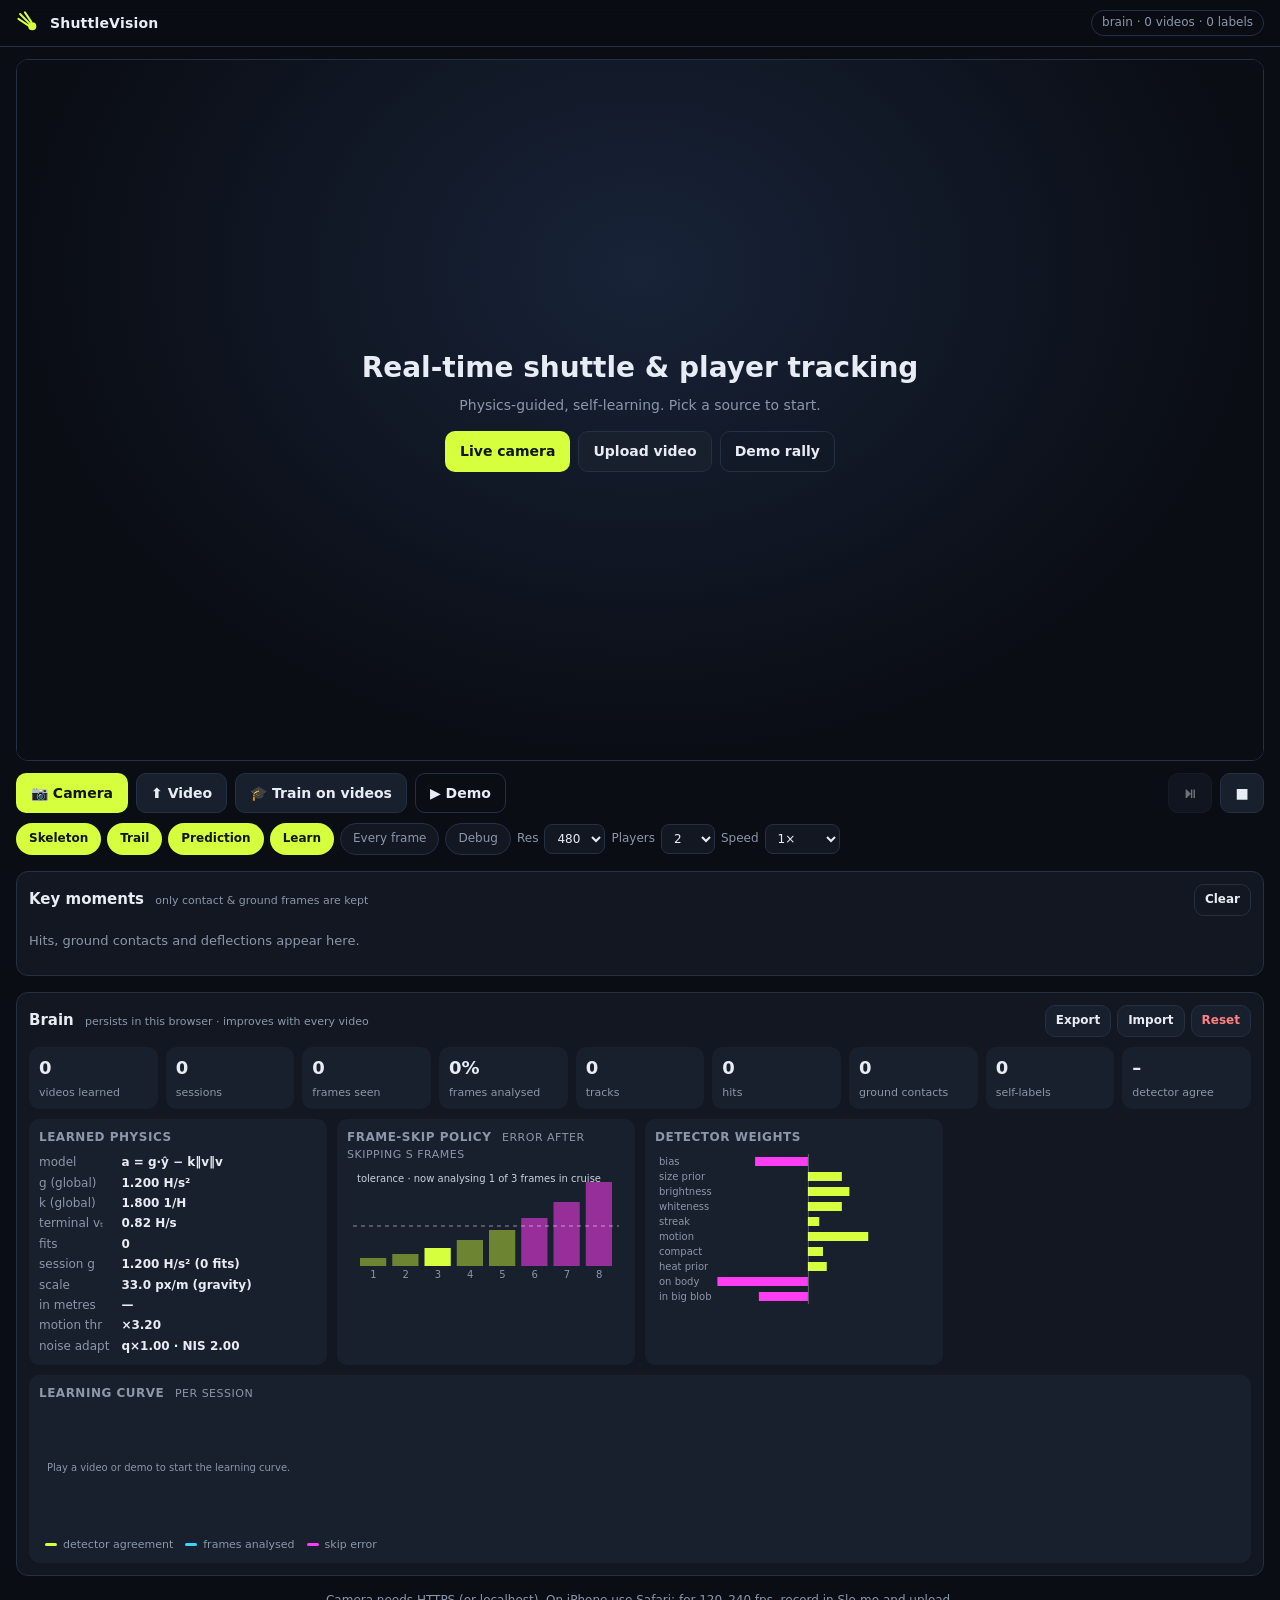
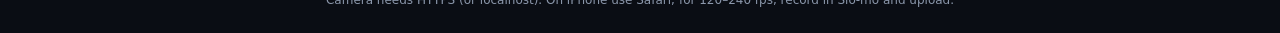
==== index.html @ 2758eb26 "ShuttleVision: real-time physics-guided, self-learning badminton shuttle & player tracker Browser ap" ====
<!doctype html>
<html lang="en">
<head>
  <meta charset="utf-8">
  <meta name="viewport" content="width=device-width, initial-scale=1, viewport-fit=cover">
  <meta name="theme-color" content="#0a0d14">
  <meta name="apple-mobile-web-app-capable" content="yes">
  <title>ShuttleVision</title>
  <link rel="icon" href="data:image/svg+xml,%3Csvg xmlns='http://www.w3.org/2000/svg' viewBox='0 0 64 64'%3E%3Ccircle cx='40' cy='40' r='10' fill='%23d6ff3d'/%3E%3Cpath d='M33 33 10 10M38 30 22 6M30 38 6 22' stroke='%23d6ff3d' stroke-width='5' stroke-linecap='round'/%3E%3C/svg%3E">
  <link rel="stylesheet" href="css/app.css">
</head>
<body>
  <header class="top">
    <div class="brand">
      <svg viewBox="0 0 64 64" width="26" height="26" aria-hidden="true"><circle cx="40" cy="40" r="10" fill="currentColor"/><path d="M33 33 10 10M38 30 22 6M30 38 6 22" stroke="currentColor" stroke-width="5" stroke-linecap="round"/></svg>
      <span>ShuttleVision</span>
    </div>
    <div class="chip" id="brainChip" title="Self-learning model">brain · 0 videos</div>
  </header>

  <main>
    <section class="stage" id="stage">
      <video id="video" playsinline muted autoplay></video>
      <canvas id="overlay"></canvas>
      <div class="hud" id="hud" hidden>
        <div class="hud-mode"><span id="hMode" class="mode">SEARCH</span><span id="hStride"></span></div>
        <div class="hud-grid">
          <span>fps</span><b id="hFps">–</b>
          <span>analysed</span><b id="hRatio">–</b>
          <span>cost</span><b id="hMs">–</b>
          <span>shuttle</span><b id="hSpeed">–</b>
          <span>last shot</span><b id="hShot">–</b>
          <span>shots</span><b id="hShots">0</b>
        </div>
      </div>
      <div class="empty" id="empty">
        <h1>Real‑time shuttle &amp; player tracking</h1>
        <p>Physics‑guided, self‑learning. Pick a source to start.</p>
        <div class="empty-actions">
          <button class="btn primary" data-act="camera">Live camera</button>
          <button class="btn" data-act="upload">Upload video</button>
          <button class="btn ghost" data-act="demo">Demo rally</button>
        </div>
      </div>
      <div class="toast" id="toast" hidden></div>
      <div class="queue" id="queueBar" hidden><span id="queueText"></span><i id="queueProg"></i></div>
    </section>

    <section class="bar">
      <div class="row sources">
        <button class="btn primary" data-act="camera" title="Rear camera, highest frame rate available">📷 Camera</button>
        <button class="btn" data-act="upload">⬆ Video</button>
        <button class="btn" data-act="train" title="Pick several videos – it learns from each one in turn">🎓 Train on videos</button>
        <button class="btn ghost" data-act="demo">▶ Demo</button>
        <span class="spacer"></span>
        <button class="btn icon" id="btnPlay" data-act="play" disabled title="Play / pause">⏯</button>
        <button class="btn icon" data-act="stop" title="Stop">■</button>
      </div>
      <input type="range" id="seek" min="0" max="1000" value="0" step="1" hidden aria-label="Seek">
      <div class="row toggles">
        <label class="tog"><input type="checkbox" id="optSkeleton" checked><span>Skeleton</span></label>
        <label class="tog"><input type="checkbox" id="optTrail" checked><span>Trail</span></label>
        <label class="tog"><input type="checkbox" id="optPredict" checked><span>Prediction</span></label>
        <label class="tog"><input type="checkbox" id="optLearn" checked><span>Learn</span></label>
        <label class="tog"><input type="checkbox" id="optQuality"><span>Every frame</span></label>
        <label class="tog"><input type="checkbox" id="optDebug"><span>Debug</span></label>
        <label class="sel">Res
          <select id="optRes"><option value="320">320</option><option value="480" selected>480</option><option value="640">640</option><option value="800">800</option></select>
        </label>
        <label class="sel">Players
          <select id="optPlayers"><option value="0">off</option><option value="1">1</option><option value="2" selected>2</option><option value="4">4</option></select>
        </label>
        <label class="sel">Speed
          <select id="optRate"><option value="0.25">0.25×</option><option value="0.5">0.5×</option><option value="1" selected>1×</option><option value="2">2×</option></select>
        </label>
      </div>
    </section>

    <section class="panel">
      <div class="panel-head">
        <h2>Key moments <small>only contact &amp; ground frames are kept</small></h2>
        <button class="btn small ghost" id="btnClearKF">Clear</button>
      </div>
      <div class="strip" id="gallery"><p class="hint" id="kfHint">Hits, ground contacts and deflections appear here.</p></div>
    </section>

    <section class="panel">
      <div class="panel-head">
        <h2>Brain <small>persists in this browser · improves with every video</small></h2>
        <div class="row tight">
          <button class="btn small" id="btnExport">Export</button>
          <button class="btn small" id="btnImport">Import</button>
          <button class="btn small danger" id="btnReset">Reset</button>
        </div>
      </div>
      <div class="brain">
        <div class="stats" id="bStats"></div>
        <div class="card">
          <h3>Learned physics</h3>
          <div class="kv" id="bPhys"></div>
        </div>
        <div class="card">
          <h3>Frame-skip policy <small>error after skipping s frames</small></h3>
          <canvas id="bSkip" height="110"></canvas>
        </div>
        <div class="card">
          <h3>Detector weights</h3>
          <canvas id="bWeights" height="150"></canvas>
        </div>
        <div class="card wide">
          <h3>Learning curve <small>per session</small></h3>
          <canvas id="bCurve" height="120"></canvas>
          <div class="legend"><i class="l1"></i>detector agreement <i class="l2"></i>frames analysed <i class="l3"></i>skip error</div>
        </div>
      </div>
    </section>

    <footer class="foot">
      Camera needs HTTPS (or localhost). On iPhone use Safari; for 120–240 fps, record in Slo‑mo and upload.
    </footer>
  </main>

  <input type="file" id="fileOne" accept="video/*" hidden>
  <input type="file" id="fileMany" accept="video/*" multiple hidden>
  <input type="file" id="fileBrain" accept="application/json,.json" hidden>

  <dialog id="viewer">
    <div class="viewer-body">
      <canvas id="viewerCanvas"></canvas>
      <div class="viewer-meta" id="viewerMeta"></div>
      <div class="row">
        <button class="btn" id="vJump">Jump to moment</button>
        <button class="btn" id="vSave">Save PNG</button>
        <span class="spacer"></span>
        <button class="btn ghost" id="vClose">Close</button>
      </div>
    </div>
  </dialog>

  <script type="module" src="js/app.js"></script>
</body>
</html>
---- css/app.css ----
:root {
  --bg: #0a0d14;
  --panel: #121722;
  --panel-2: #181f2d;
  --line: #243044;
  --text: #e8edf5;
  --muted: #8b97ab;
  --accent: #d6ff3d;
  --accent-ink: #11160a;
  --hit: #ff3df2;
  --land: #ff4d4d;
  --defl: #ffb02e;
  --cyan: #38d6ff;
  --radius: 12px;
  color-scheme: dark;
}

* { box-sizing: border-box; }
[hidden] { display: none !important; }
html, body { margin: 0; background: var(--bg); color: var(--text); }
body {
  font: 14px/1.45 ui-sans-serif, system-ui, -apple-system, "Segoe UI", Roboto, sans-serif;
  -webkit-font-smoothing: antialiased;
  padding-bottom: env(safe-area-inset-bottom);
}

.top {
  display: flex; align-items: center; justify-content: space-between;
  padding: 10px 16px; padding-top: max(10px, env(safe-area-inset-top));
  border-bottom: 1px solid var(--line);
  position: sticky; top: 0; z-index: 5; background: rgba(10, 13, 20, .92); backdrop-filter: blur(8px);
}
.brand { display: flex; gap: 8px; align-items: center; font-weight: 700; letter-spacing: .2px; color: var(--accent); }
.brand span { color: var(--text); }
.chip { font-size: 12px; color: var(--muted); border: 1px solid var(--line); border-radius: 999px; padding: 3px 10px; white-space: nowrap; }

main { max-width: 1280px; margin: 0 auto; padding: 12px 16px 24px; }

.stage {
  position: relative; width: 100%; aspect-ratio: 16 / 9; background: #000;
  border-radius: var(--radius); overflow: hidden; border: 1px solid var(--line);
}
.stage video, .stage canvas { position: absolute; inset: 0; width: 100%; height: 100%; }
.stage video { object-fit: contain; }
.stage canvas { pointer-events: none; }

.empty {
  position: absolute; inset: 0; display: grid; place-content: center; text-align: center; padding: 16px;
  background: radial-gradient(ellipse at 50% 30%, #182338 0%, #0a0d14 70%);
}
.empty h1 { margin: 0 0 6px; font-size: clamp(18px, 3.4vw, 28px); }
.empty p { margin: 0 0 16px; color: var(--muted); }
.empty-actions { display: flex; gap: 8px; flex-wrap: wrap; justify-content: center; }

.hud {
  position: absolute; left: 10px; top: 10px; font-size: 11px; background: rgba(8, 10, 16, .72);
  border: 1px solid rgba(255, 255, 255, .08); border-radius: 10px; padding: 8px 10px; min-width: 150px;
  backdrop-filter: blur(6px); font-variant-numeric: tabular-nums;
}
.hud-mode { display: flex; gap: 8px; align-items: center; margin-bottom: 6px; color: var(--muted); }
.mode { font-weight: 800; letter-spacing: .6px; padding: 1px 7px; border-radius: 6px; background: #2a3346; color: #fff; }
.mode.CRUISE, .mode.OFFSCREEN { background: var(--accent); color: var(--accent-ink); }
.mode.CRITICAL { background: var(--hit); color: #1a0019; }
.mode.TRACK { background: var(--cyan); color: #001a22; }
.hud-grid { display: grid; grid-template-columns: auto auto; gap: 1px 12px; }
.hud-grid span { color: var(--muted); }
.hud-grid b { text-align: right; font-weight: 700; }

.toast {
  position: absolute; left: 50%; bottom: 14px; transform: translateX(-50%); max-width: calc(100% - 32px);
  background: rgba(8, 10, 16, .85); border: 1px solid var(--line); padding: 8px 14px; border-radius: 10px; font-size: 13px;
}
.queue {
  position: absolute; right: 10px; top: 10px; background: rgba(8, 10, 16, .78); border: 1px solid var(--line);
  border-radius: 10px; padding: 6px 10px; font-size: 11px; max-width: 55%; overflow: hidden;
}
.queue i { display: block; height: 3px; margin-top: 4px; background: var(--accent); width: 0; border-radius: 2px; transition: width .3s; }

.bar { margin-top: 12px; display: grid; gap: 10px; }
.row { display: flex; flex-wrap: wrap; gap: 8px; align-items: center; }
.row.tight { gap: 6px; }
.spacer { flex: 1; }

.btn {
  appearance: none; border: 1px solid var(--line); background: var(--panel-2); color: var(--text);
  padding: 9px 14px; border-radius: 10px; font: inherit; font-weight: 600; cursor: pointer; min-height: 40px;
  touch-action: manipulation;
}
.btn:hover { border-color: #34435d; }
.btn:disabled { opacity: .45; cursor: default; }
.btn.primary { background: var(--accent); color: var(--accent-ink); border-color: transparent; }
.btn.ghost { background: transparent; }
.btn.danger { color: #ff8080; }
.btn.icon { min-width: 44px; padding: 9px 10px; }
.btn.small { padding: 5px 10px; min-height: 32px; font-size: 12px; }

.toggles { gap: 6px; }
.tog { display: inline-flex; align-items: center; cursor: pointer; user-select: none; }
.tog input { position: absolute; opacity: 0; pointer-events: none; }
.tog span {
  border: 1px solid var(--line); border-radius: 999px; padding: 6px 12px; font-size: 12px; color: var(--muted); background: var(--panel);
}
.tog input:checked + span { color: var(--accent-ink); background: var(--accent); border-color: transparent; font-weight: 700; }
.tog input:focus-visible + span { outline: 2px solid var(--cyan); }
.sel { font-size: 12px; color: var(--muted); display: inline-flex; gap: 6px; align-items: center; }
.sel select {
  background: var(--panel); color: var(--text); border: 1px solid var(--line); border-radius: 8px; padding: 6px 8px; font: inherit;
}

#seek { width: 100%; accent-color: var(--accent); }

.panel { margin-top: 16px; background: var(--panel); border: 1px solid var(--line); border-radius: var(--radius); padding: 12px; }
.panel-head { display: flex; justify-content: space-between; align-items: center; gap: 8px; flex-wrap: wrap; margin-bottom: 10px; }
.panel h2 { margin: 0; font-size: 15px; }
.panel h2 small, .card h3 small { color: var(--muted); font-weight: 500; font-size: 11px; margin-left: 6px; }

.strip { display: flex; gap: 10px; overflow-x: auto; padding-bottom: 6px; scroll-snap-type: x proximity; }
.hint { color: var(--muted); margin: 6px 0; font-size: 13px; }
.kf {
  margin: 0; flex: 0 0 auto; width: 200px; border-radius: 10px; overflow: hidden; background: #000; cursor: pointer;
  border: 2px solid var(--line); scroll-snap-align: start;
}
.kf-hit { border-color: var(--hit); }
.kf-land { border-color: var(--land); }
.kf-deflect { border-color: var(--defl); }
.kf-img { display: block; width: 100%; height: auto; }
.kf figcaption { display: flex; justify-content: space-between; gap: 6px; padding: 5px 8px; font-size: 11px; background: var(--panel-2); }
.kf figcaption span { color: var(--muted); font-variant-numeric: tabular-nums; }

.brain { display: grid; grid-template-columns: repeat(auto-fit, minmax(260px, 1fr)); gap: 10px; }
.stats { grid-column: 1 / -1; display: grid; grid-template-columns: repeat(auto-fit, minmax(110px, 1fr)); gap: 8px; }
.stat { background: var(--panel-2); border-radius: 10px; padding: 8px 10px; }
.stat b { display: block; font-size: 18px; font-variant-numeric: tabular-nums; }
.stat span { color: var(--muted); font-size: 11px; }
.card { background: var(--panel-2); border-radius: 10px; padding: 10px; min-width: 0; }
.card.wide { grid-column: 1 / -1; }
.card h3 { margin: 0 0 8px; font-size: 12px; text-transform: uppercase; letter-spacing: .5px; color: var(--muted); }
.card canvas { width: 100%; display: block; }
.kv { display: grid; grid-template-columns: auto 1fr; gap: 3px 12px; font-size: 12px; font-variant-numeric: tabular-nums; }
.kv span { color: var(--muted); }
.legend { font-size: 11px; color: var(--muted); margin-top: 6px; display: flex; gap: 6px; align-items: center; flex-wrap: wrap; }
.legend i { display: inline-block; width: 12px; height: 3px; border-radius: 2px; margin-left: 6px; }
.legend .l1 { background: var(--accent); } .legend .l2 { background: var(--cyan); } .legend .l3 { background: var(--hit); }

.foot { margin-top: 16px; color: var(--muted); font-size: 12px; text-align: center; }

dialog#viewer {
  background: var(--panel); color: var(--text); border: 1px solid var(--line); border-radius: 14px; padding: 12px;
  width: min(960px, calc(100vw - 24px));
}
dialog::backdrop { background: rgba(0, 0, 0, .7); }
.viewer-body { display: grid; gap: 10px; }
#viewerCanvas { width: 100%; height: auto; border-radius: 8px; background: #000; }
.viewer-meta { font-size: 13px; color: var(--muted); font-variant-numeric: tabular-nums; }

@media (max-width: 560px) {
  main { padding: 10px 16px 20px; }
  .hud { font-size: 9px; min-width: 0; padding: 4px 6px; left: 6px; top: 6px; background: rgba(8, 10, 16, .55); }
  .hud-mode { margin-bottom: 2px; }
  .hud-grid { gap: 0 8px; }
  .hud-grid > :nth-child(n+5):not(:nth-child(7)):not(:nth-child(8)) { display: none; } /* keep fps, analysed, shuttle */
  .btn { padding: 8px 11px; }
  .kf { width: 160px; }
}
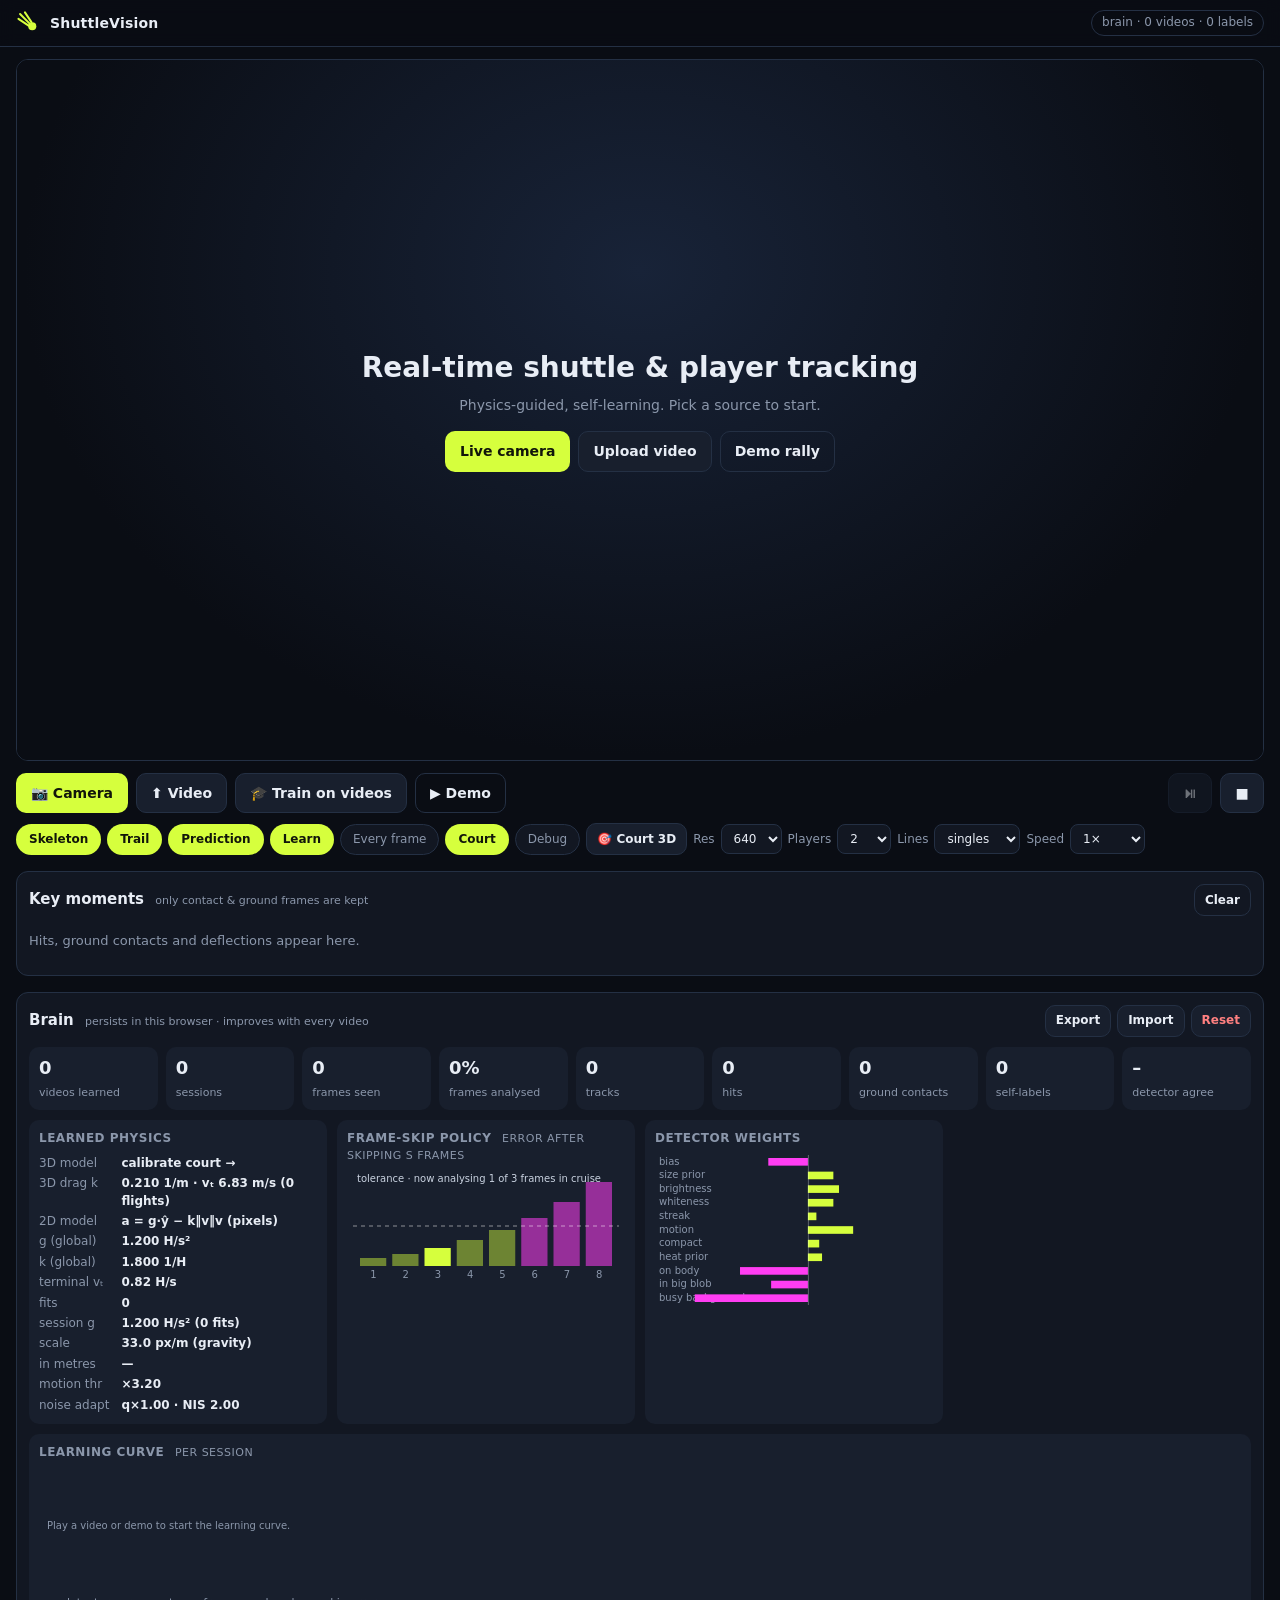
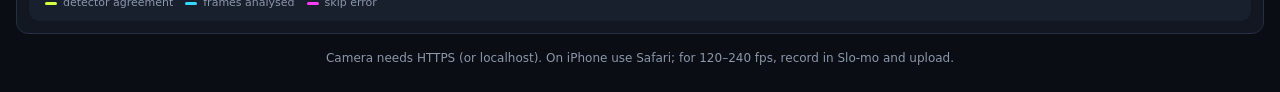
==== commit 5f8ac3d8: "3D court mode: calibrated camera, 3D physics tracking, physics gap-filling, floor-plane landings - c" ====
--- a/index.html
+++ b/index.html
@@ -23,7 +23,7 @@
       <video id="video" playsinline muted autoplay></video>
       <canvas id="overlay"></canvas>
       <div class="hud" id="hud" hidden>
-        <div class="hud-mode"><span id="hMode" class="mode">SEARCH</span><span id="hStride"></span></div>
+        <div class="hud-mode"><span id="hMode" class="mode">SEARCH</span><span id="h3d" class="chip3d">2D</span><span id="hStride"></span></div>
         <div class="hud-grid">
           <span>fps</span><b id="hFps">–</b>
           <span>analysed</span><b id="hRatio">–</b>
@@ -51,7 +51,7 @@
         <button class="btn primary" data-act="camera" title="Rear camera, highest frame rate available">📷 Camera</button>
         <button class="btn" data-act="upload">⬆ Video</button>
         <button class="btn" data-act="train" title="Pick several videos – it learns from each one in turn">🎓 Train on videos</button>
-        <button class="btn ghost" data-act="demo">▶ Demo</button>
+        <button class="btn ghost" data-act="demo" title="3D rally seen from behind the court">▶ Demo</button>
         <span class="spacer"></span>
         <button class="btn icon" id="btnPlay" data-act="play" disabled title="Play / pause">⏯</button>
         <button class="btn icon" data-act="stop" title="Stop">■</button>
@@ -63,12 +63,17 @@
         <label class="tog"><input type="checkbox" id="optPredict" checked><span>Prediction</span></label>
         <label class="tog"><input type="checkbox" id="optLearn" checked><span>Learn</span></label>
         <label class="tog"><input type="checkbox" id="optQuality"><span>Every frame</span></label>
+        <label class="tog"><input type="checkbox" id="optCourt" checked><span>Court</span></label>
         <label class="tog"><input type="checkbox" id="optDebug"><span>Debug</span></label>
+        <button class="btn small" id="btnCalib" title="Calibrate the court for 3D tracking">🎯 Court 3D</button>
         <label class="sel">Res
-          <select id="optRes"><option value="320">320</option><option value="480" selected>480</option><option value="640">640</option><option value="800">800</option></select>
+          <select id="optRes"><option value="320">320</option><option value="480">480</option><option value="640" selected>640</option><option value="800">800</option></select>
         </label>
         <label class="sel">Players
           <select id="optPlayers"><option value="0">off</option><option value="1">1</option><option value="2" selected>2</option><option value="4">4</option></select>
+        </label>
+        <label class="sel">Lines
+          <select id="optLines"><option value="singles">singles</option><option value="doubles">doubles</option></select>
         </label>
         <label class="sel">Speed
           <select id="optRate"><option value="0.25">0.25×</option><option value="0.5">0.5×</option><option value="1" selected>1×</option><option value="2">2×</option></select>
@@ -124,6 +129,27 @@
   <input type="file" id="fileMany" accept="video/*" multiple hidden>
   <input type="file" id="fileBrain" accept="application/json,.json" hidden>
 
+  <dialog id="calib">
+    <div class="calib-body">
+      <div class="calib-head">
+        <b>Court calibration</b>
+        <span id="calibStep">Tap a line crossing on the video, then the same point on the court map. 4 or more points (6 is better), spread over the court.</span>
+      </div>
+      <div class="calib-main">
+        <div class="calib-img"><canvas id="calibCanvas"></canvas></div>
+        <svg id="calibCourt" viewBox="-1.2 -0.9 8.5 15.2" aria-label="Court map"></svg>
+      </div>
+      <div class="row">
+        <button class="btn small" id="cAuto" title="Find the court lines automatically">Auto-detect</button>
+        <button class="btn small" id="cUndo">Undo</button>
+        <button class="btn small" id="cClear">Clear</button>
+        <span class="spacer"></span>
+        <button class="btn small ghost" id="cCancel">Cancel</button>
+        <button class="btn small primary" id="cSave" disabled>Use calibration</button>
+      </div>
+    </div>
+  </dialog>
+
   <dialog id="viewer">
     <div class="viewer-body">
       <canvas id="viewerCanvas"></canvas>
--- a/css/app.css
+++ b/css/app.css
@@ -162,3 +162,21 @@
   .btn { padding: 8px 11px; }
   .kf { width: 160px; }
 }
+
+.chip3d { font-weight: 800; font-size: 10px; padding: 1px 6px; border-radius: 6px; background: #2a3346; color: var(--muted); }
+.chip3d.on { background: var(--cyan); color: #001a22; }
+dialog#calib {
+  background: var(--panel); color: var(--text); border: 1px solid var(--line); border-radius: 14px; padding: 12px;
+  width: min(1200px, calc(100vw - 16px)); max-height: calc(100vh - 16px);
+}
+.calib-body { display: grid; gap: 10px; }
+.calib-head { display: grid; gap: 4px; font-size: 13px; }
+.calib-head span { color: var(--muted); }
+.calib-main { display: grid; grid-template-columns: 1fr 180px; gap: 10px; align-items: start; }
+.calib-img canvas { width: 100%; height: auto; display: block; border-radius: 8px; background: #000; cursor: crosshair; touch-action: manipulation; }
+#calibCourt { width: 100%; background: #1f6b4f; border-radius: 8px; }
+#calibCourt .kp { fill: rgba(255,255,255,.35); stroke: #fff; stroke-width: .04; cursor: pointer; }
+#calibCourt .kp:hover, #calibCourt .kp.armed { fill: var(--accent); }
+#calibCourt .kp.used { fill: var(--hit); }
+#calibCourt text { font-size: .42px; fill: #fff; font-weight: 700; pointer-events: none; }
+@media (max-width: 700px) { .calib-main { grid-template-columns: 1fr; } #calibCourt { max-width: 220px; justify-self: center; } }
